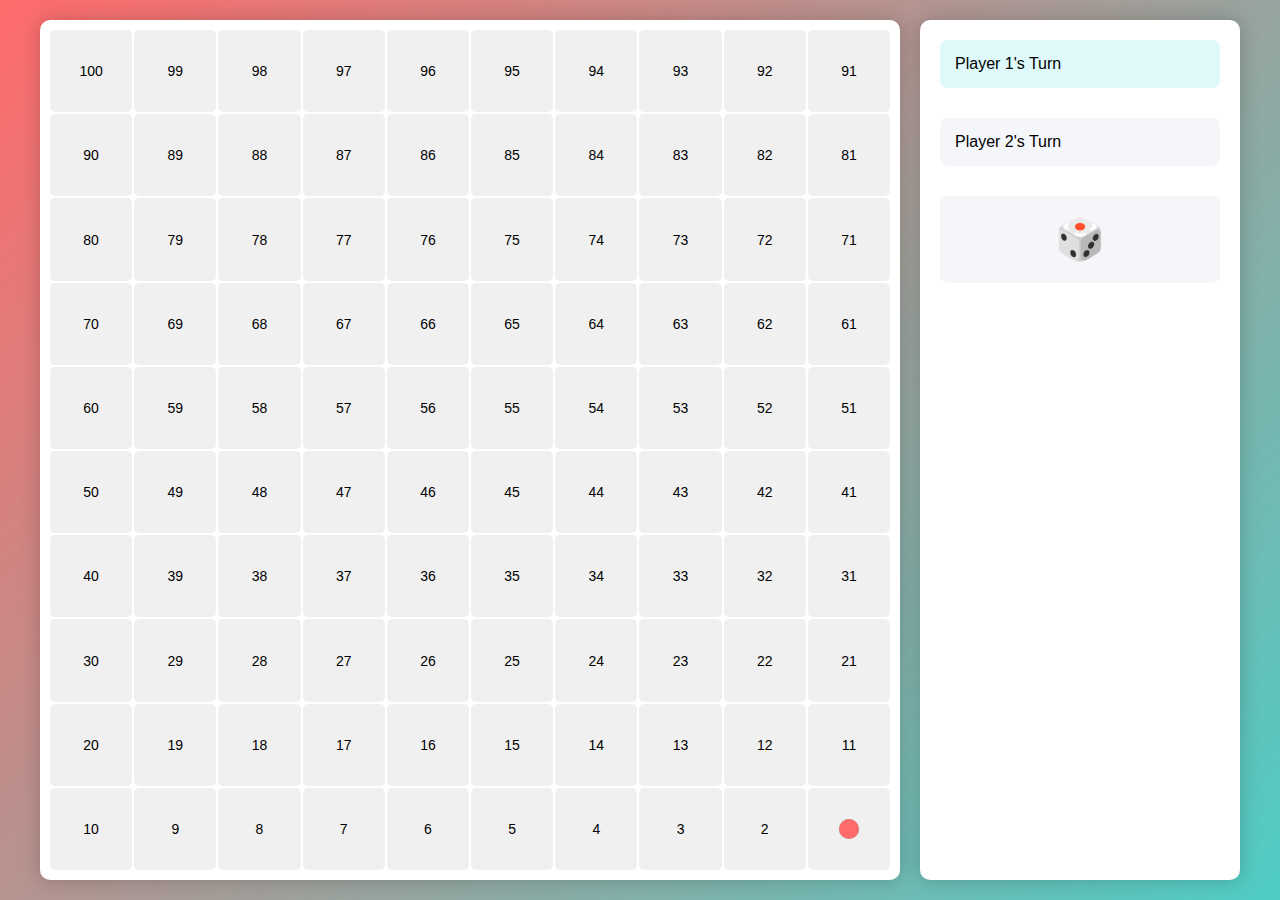
==== games/index.html @ 3898d64f "add games" ====
<!DOCTYPE html>
<html>
<head>
    <title>Truth Game Board</title>
    <style>
        * {
            margin: 0;
            padding: 0;
            box-sizing: border-box;
            font-family: Arial, sans-serif;
        }

        body {
            display: flex;
            min-height: 100vh;
            background: linear-gradient(135deg, #FF6B6B, #4ECDC4);
            padding: 20px;
        }

        .container {
            max-width: 1200px;
            margin: 0 auto;
            display: flex;
            gap: 20px;
            width: 100%;
        }

        .game-board {
            display: grid;
            grid-template-columns: repeat(10, 1fr);
            gap: 2px;
            background: white;
            padding: 10px;
            border-radius: 10px;
            box-shadow: 0 0 20px rgba(0,0,0,0.2);
            aspect-ratio: 1;
        }

        .cell {
            aspect-ratio: 1;
            background: #f0f0f0;
            border-radius: 5px;
            display: flex;
            align-items: center;
            justify-content: center;
            font-size: 14px;
            position: relative;
            transition: background-color 0.3s;
            cursor: pointer;
        }

        .cell:hover {
            background: #e0e0e0;
        }

        .player {
            width: 20px;
            height: 20px;
            border-radius: 50%;
            position: absolute;
            transition: all 0.5s ease;
        }

        .player1 {
            background: #FF6B6B;
            z-index: 2;
        }

        .player2 {
            background: #4ECDC4;
            z-index: 1;
        }

        .controls {
            flex: 1;
            background: white;
            padding: 20px;
            border-radius: 10px;
            box-shadow: 0 0 20px rgba(0,0,0,0.2);
            display: flex;
            flex-direction: column;
            gap: 20px;
        }

        .player-info {
            padding: 15px;
            border-radius: 8px;
            background: #f5f6fa;
            margin-bottom: 10px;
        }

        .current-player {
            background: #dff9fb;
        }

        .dice {
            font-size: 40px;
            text-align: center;
            padding: 20px;
            background: #f5f6fa;
            border-radius: 8px;
            cursor: pointer;
            transition: transform 0.3s;
        }

        .dice:hover {
            transform: scale(1.05);
        }

        .modal {
            display: none;
            position: fixed;
            top: 0;
            left: 0;
            width: 100%;
            height: 100%;
            background: rgba(0,0,0,0.5);
            align-items: center;
            justify-content: center;
            z-index: 1000;
        }

        .modal-content {
            background: white;
            padding: 30px;
            border-radius: 10px;
            max-width: 500px;
            width: 90%;
            text-align: center;
        }

        .question-text {
            font-size: 1.2em;
            margin-bottom: 20px;
            line-height: 1.5;
        }

        .btn {
            padding: 10px 20px;
            border: none;
            border-radius: 5px;
            background: #4ECDC4;
            color: white;
            cursor: pointer;
            transition: transform 0.2s;
            margin: 10px;
        }

        .btn:hover {
            transform: scale(1.05);
        }

        @keyframes shake {
            0% { transform: rotate(0deg); }
            25% { transform: rotate(-10deg); }
            50% { transform: rotate(10deg); }
            75% { transform: rotate(-10deg); }
            100% { transform: rotate(0deg); }
        }

        .shake {
            animation: shake 0.5s ease-in-out;
        }
    </style>
</head>
<body>
    <div class="container">
        <div class="game-board" id="board"></div>
        <div class="controls">
            <div id="player1" class="player-info current-player">
                Player 1's Turn
            </div>
            <div id="player2" class="player-info">
                Player 2's Turn
            </div>
            <div class="dice" id="dice" onclick="rollDice()">🎲</div>
            <div id="message"></div>
        </div>
    </div>

    <div class="modal" id="questionModal">
        <div class="modal-content">
            <h2>Question for Player <span id="currentPlayerNumber"></span></h2>
            <p class="question-text" id="question"></p>
            <button class="btn" onclick="closeQuestion()">I have answered</button>
        </div>
    </div>

    <script>
        const board = document.getElementById('board');
        const questionModal = document.getElementById('questionModal');
        let currentPlayer = 1;
        let positions = { 1: 1, 2: 1 };
        
        // Array of personal questions
        const questions = [
    "Apa ketakutan terbesar kamu?",
    "Apa hal paling memalukan yang pernah terjadi padamu di sekolah?",
    "Apa pujian terbaik yang pernah kamu terima?",
    "Apa penyesalan terbesar dalam hidupmu?",
    "Apa tindakan paling baik yang pernah dilakukan seseorang untukmu?",
    "Apa impian terbesar dalam hidupmu?",
    "Apa pelajaran hidup paling berharga yang pernah kamu pelajari?",
    "Apa kenangan masa kecil favoritmu?",
    "Jika kamu bisa mengubah satu hal tentang dirimu, apa yang akan kamu ubah?",
    "Apa hal paling berani yang pernah kamu lakukan?",
    "Apa pencapaian yang paling kamu banggakan?",
    "Apa nasihat terburuk yang pernah kamu terima?",
    "Apa masalah terbesar yang pernah kamu hadapi?",
    "Apa kebiasaan yang paling mengganggumu?",
    "Apa hal paling berharga yang kamu miliki dan mengapa?",
    "Apa kualitas favoritmu tentang dirimu?",
    "Apa hal yang kamu harap lebih banyak orang ketahui tentang dirimu?",
    "Apa keputusan tersulit yang pernah kamu buat?",
    "Apa rasa tidak aman terbesar yang kamu miliki?",
    "Apa nasihat terbaik yang pernah kamu terima?",
    "Apa hal yang paling kamu takuti?",
    "Apa hal paling lucu yang pernah kamu alami?",
    "Apa hal paling berharga yang pernah kamu pelajari dari kegagalan?",
    "Apa tempat yang paling ingin kamu kunjungi?",
    "Apa yang paling kamu syukuri saat ini?",
    "Siapa yang paling berpengaruh dalam hidupmu?",
    "Apa hobi atau kegiatan favoritmu?",
    "Apa yang membuatmu merasa paling hidup?",
    "Apa film yang paling kamu sukai?",
    "Apa yang paling membuatmu merasa bangga tentang keluargamu?",
    "Apa hal paling gila yang pernah kamu lakukan demi cinta?",
    "Apa yang akan kamu lakukan jika tidak perlu bekerja lagi?",
    "Apa yang kamu anggap sebagai keberhasilan dalam hidup?",
    "Apa yang paling kamu takuti dalam hubungan pribadi?",
    "Apa tujuan hidup terbesar yang ingin kamu capai?",
    "Apa kenangan paling menyentuh yang kamu miliki?",
    "Apa impian yang belum tercapai sampai sekarang?",
    "Apa yang paling kamu hargai dalam persahabatan?",
    "Apa yang akan kamu lakukan jika tahu bahwa kamu tidak bisa gagal?",
    "Apa pendapatmu tentang cinta sejati?",
    "Apa yang kamu anggap sebagai kegagalan terbesar dalam hidup?",
    "Apa pencapaian yang ingin kamu raih dalam 5 tahun ke depan?",
    "Apa sifat yang paling kamu hargai dalam diri orang lain?",
    "Apa kebiasaan buruk yang ingin kamu hilangkan?",
    "Apa yang membuatmu merasa paling nyaman?",
    "Apa hal terbaik yang pernah kamu lakukan untuk orang lain?",
    "Apa yang kamu anggap sebagai kebahagiaan sejati?",
    "Apa yang akan kamu lakukan jika mendapatkan satu hari tanpa batasan?",
    "Apa yang kamu sukai tentang tempat tinggalmu?",
    "Apa hal yang paling ingin kamu pelajari?",
    "Apa yang paling kamu harapkan dari hidupmu?",
    "Apa yang akan kamu lakukan jika kamu bisa kembali ke masa lalu?",
    "Apa yang paling menantang tentang pekerjaanmu?",
    "Apa yang paling kamu nikmati dalam rutinitas harianmu?",
    "Apa yang kamu anggap sebagai kekuatan terbesar dirimu?",
    "Apa yang paling kamu hargai tentang waktu?",
    "Apa yang menurutmu penting dalam menjaga hubungan baik dengan orang lain?",
    "Apa hal yang paling kamu sesali dalam hidup?",
    "Apa yang akan kamu lakukan jika semua orang mendengarkanmu?",
    "Apa yang kamu harap bisa kamu lakukan lebih banyak?",
    "Apa hal yang paling kamu takuti tentang masa depan?",
    "Apa yang ingin kamu capai dalam hidup sebelum menua?",
    "Apa yang menurutmu merupakan definisi dari kesuksesan?",
    "Apa hal yang paling berharga yang kamu pelajari dari orang tua?",
    "Apa yang paling penting dalam menjaga kebahagiaan?",
    "Apa yang paling sulit untuk kamu lakukan?",
    "Apa hal yang ingin kamu ubah tentang dunia ini?",
    "Apa yang paling membuatmu terinspirasi?",
    "Apa yang kamu sukai tentang dirimu?",
    "Apa yang paling kamu nikmati saat liburan?",
    "Apa hal yang menurutmu paling penting dalam hidup?",
    "Apa yang akan kamu lakukan jika kamu punya kesempatan untuk memulai semuanya dari awal?",
    "Apa yang membuatmu merasa diterima?",
    "Apa yang paling kamu inginkan di masa depan?",
    "Apa yang menurutmu bisa membuat dunia ini menjadi tempat yang lebih baik?",
    "Apa yang akan kamu lakukan jika kamu bisa berbicara dengan versi masa depan dirimu?",
    "Apa yang paling penting dalam membangun kepercayaan?",
    "Apa yang kamu anggap sebagai tantangan terbesar dalam hidup?",
    "Apa yang akan kamu lakukan jika semua orang menghargai pendapatmu?",
    "Apa yang menurutmu adalah kualitas terbaik dalam diri seseorang?",
    "Apa yang paling kamu hargai dalam hidup ini?",
    "Apa yang paling membuatmu bangga tentang dirimu?",
    "Apa yang akan kamu lakukan jika kamu bisa mengubah satu keputusan dalam hidupmu?",
    "Apa yang menurutmu membuatmu berbeda dari orang lain?",
    "Apa yang paling kamu sesali tidak pernah kamu coba?",
    "Apa yang paling kamu ingin lakukan jika kamu tidak takut gagal?",
    "Apa yang menurutmu menjadi faktor penentu kesuksesan?",
    "Apa hal yang paling ingin kamu ubah di dunia ini?",
    "Apa yang akan kamu lakukan jika bisa menjalani kehidupan yang berbeda?",
    "Apa yang menurutmu bisa membuat hubungan lebih kuat?",
    "Apa yang akan kamu lakukan jika tidak ada batasan dalam hidupmu?",
    "Apa hal yang paling membuatmu bersemangat setiap hari?",
    "Apa yang paling kamu inginkan dalam hidup?",
    "Apa yang paling kamu hargai tentang teman-temanmu?",
    "Apa yang menurutmu bisa membuat seseorang sukses?",
    "Apa yang menurutmu penting dalam menjalani kehidupan yang bermakna?",
    "Apa yang menurutmu bisa meningkatkan kualitas hidupmu?",
    "Apa yang menurutmu membuat seseorang berharga?",
    "Apa yang paling membuatmu merasa dihargai?",
    "Apa yang paling kamu harapkan dari dirimu sendiri?",
    "Apa yang paling kamu khawatirkan tentang dunia ini?",
    "Apa yang ingin kamu capai dalam hidup selain kesuksesan materi?",
    "Apa yang paling membuatmu bahagia?",
    "Apa yang menurutmu bisa membuat hidupmu lebih bermakna?"
];

        // Create board
        for (let i = 100; i >= 1; i--) {
            const cell = document.createElement('div');
            cell.className = 'cell';
            cell.textContent = i;
            board.appendChild(cell);
        }

        // Create players
        const player1 = document.createElement('div');
        player1.className = 'player player1';
        const player2 = document.createElement('div');
        player2.className = 'player player2';
        updatePlayerPositions();

        function updatePlayerPositions() {
            const cells = document.querySelectorAll('.cell');
            cells[100 - positions[1]].appendChild(player1);
            cells[100 - positions[2]].appendChild(player2);
        }

        function rollDice() {
            const dice = document.getElementById('dice');
            dice.classList.add('shake');
            
            setTimeout(() => {
                const roll = Math.floor(Math.random() * 6) + 1;
                dice.textContent = `🎲 ${roll}`;
                movePlayer(roll);
                dice.classList.remove('shake');
            }, 500);
        }

        function movePlayer(spaces) {
            const newPosition = Math.min(positions[currentPlayer] + spaces, 100);
            positions[currentPlayer] = newPosition;
            updatePlayerPositions();
            
            // Show question for the current position
            showQuestion(newPosition);
        }

        function showQuestion(position) {
            // Get a random question (or you could map specific questions to positions)
            const questionIndex = (position - 1) % questions.length;
            const question = questions[questionIndex];
            
            document.getElementById('currentPlayerNumber').textContent = currentPlayer;
            document.getElementById('question').textContent = question;
            questionModal.style.display = 'flex';
        }

        function closeQuestion() {
            questionModal.style.display = 'none';
            
            // Switch players
            currentPlayer = currentPlayer === 1 ? 2 : 1;
            document.getElementById('player1').classList.toggle('current-player');
            document.getElementById('player2').classList.toggle('current-player');
            
            // Check for winner
            if (positions[currentPlayer === 1 ? 2 : 1] === 100) {
                showMessage(`Game Over! 🎉`);
                setTimeout(() => {
                    if(confirm('Play again?')) {
                        location.reload();
                    }
                }, 1000);
            }
        }

        function showMessage(msg) {
            const messageDiv = document.getElementById('message');
            messageDiv.textContent = msg;
            setTimeout(() => messageDiv.textContent = '', 3000);
        }
    </script>
</body>
</html>
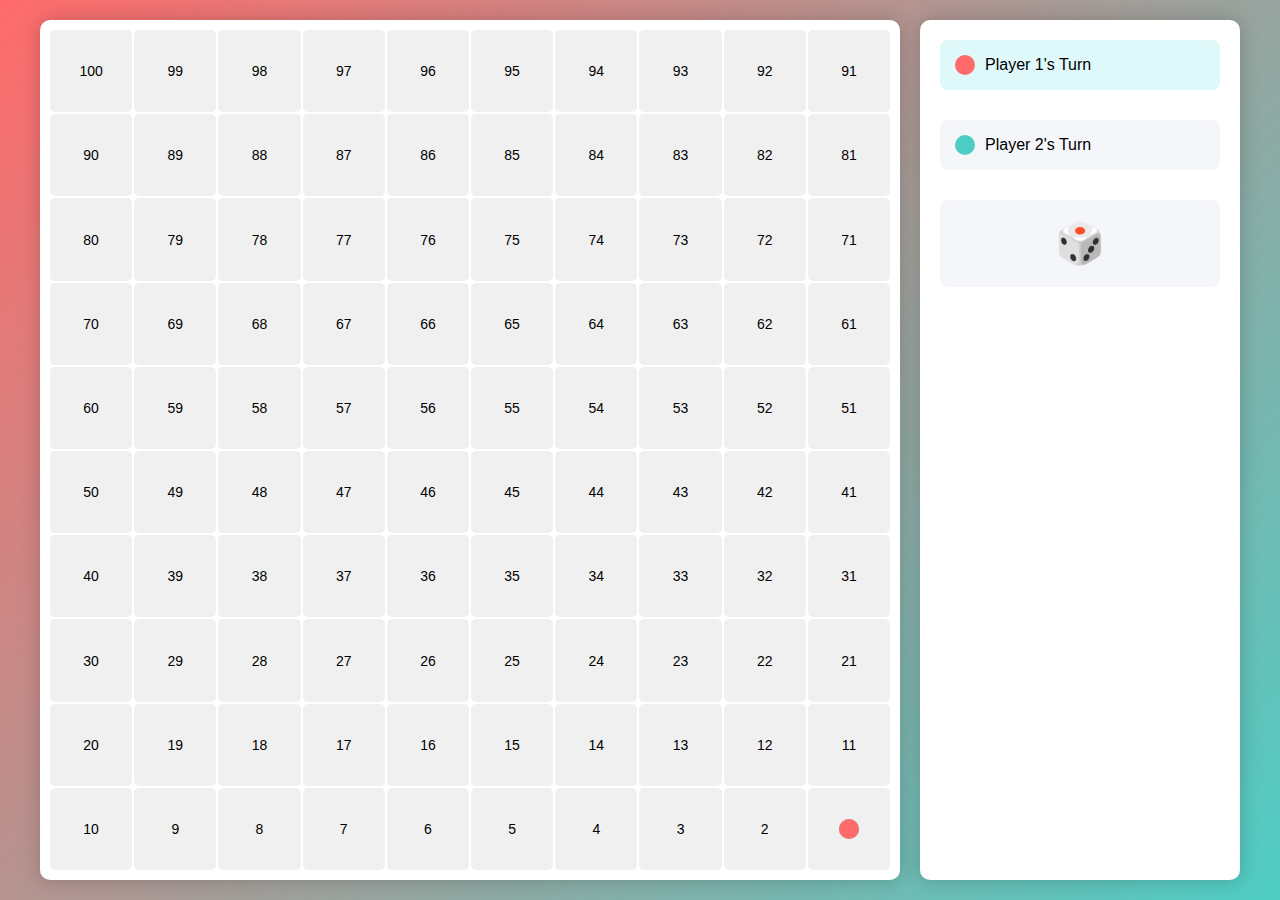
==== commit 5d2a5884: "add player colors" ====
--- a/games/index.html
+++ b/games/index.html
@@ -87,6 +87,23 @@
             border-radius: 8px;
             background: #f5f6fa;
             margin-bottom: 10px;
+            display: flex;
+            align-items: center;
+            gap: 10px;
+        }
+
+        .player-color {
+            width: 20px;
+            height: 20px;
+            border-radius: 50%;
+        }
+
+        .player1-color {
+            background: #FF6B6B;
+        }
+
+        .player2-color {
+            background: #4ECDC4;
         }
 
         .current-player {
@@ -168,9 +185,11 @@
         <div class="game-board" id="board"></div>
         <div class="controls">
             <div id="player1" class="player-info current-player">
+                <div class="player-color player1-color"></div>
                 Player 1's Turn
             </div>
             <div id="player2" class="player-info">
+                <div class="player-color player2-color"></div>
                 Player 2's Turn
             </div>
             <div class="dice" id="dice" onclick="rollDice()">🎲</div>
@@ -194,111 +213,111 @@
         
         // Array of personal questions
         const questions = [
-    "Apa ketakutan terbesar kamu?",
-    "Apa hal paling memalukan yang pernah terjadi padamu di sekolah?",
-    "Apa pujian terbaik yang pernah kamu terima?",
-    "Apa penyesalan terbesar dalam hidupmu?",
-    "Apa tindakan paling baik yang pernah dilakukan seseorang untukmu?",
-    "Apa impian terbesar dalam hidupmu?",
-    "Apa pelajaran hidup paling berharga yang pernah kamu pelajari?",
-    "Apa kenangan masa kecil favoritmu?",
-    "Jika kamu bisa mengubah satu hal tentang dirimu, apa yang akan kamu ubah?",
-    "Apa hal paling berani yang pernah kamu lakukan?",
-    "Apa pencapaian yang paling kamu banggakan?",
-    "Apa nasihat terburuk yang pernah kamu terima?",
-    "Apa masalah terbesar yang pernah kamu hadapi?",
-    "Apa kebiasaan yang paling mengganggumu?",
-    "Apa hal paling berharga yang kamu miliki dan mengapa?",
-    "Apa kualitas favoritmu tentang dirimu?",
-    "Apa hal yang kamu harap lebih banyak orang ketahui tentang dirimu?",
-    "Apa keputusan tersulit yang pernah kamu buat?",
-    "Apa rasa tidak aman terbesar yang kamu miliki?",
-    "Apa nasihat terbaik yang pernah kamu terima?",
-    "Apa hal yang paling kamu takuti?",
-    "Apa hal paling lucu yang pernah kamu alami?",
-    "Apa hal paling berharga yang pernah kamu pelajari dari kegagalan?",
-    "Apa tempat yang paling ingin kamu kunjungi?",
-    "Apa yang paling kamu syukuri saat ini?",
-    "Siapa yang paling berpengaruh dalam hidupmu?",
-    "Apa hobi atau kegiatan favoritmu?",
-    "Apa yang membuatmu merasa paling hidup?",
-    "Apa film yang paling kamu sukai?",
-    "Apa yang paling membuatmu merasa bangga tentang keluargamu?",
-    "Apa hal paling gila yang pernah kamu lakukan demi cinta?",
-    "Apa yang akan kamu lakukan jika tidak perlu bekerja lagi?",
-    "Apa yang kamu anggap sebagai keberhasilan dalam hidup?",
-    "Apa yang paling kamu takuti dalam hubungan pribadi?",
-    "Apa tujuan hidup terbesar yang ingin kamu capai?",
-    "Apa kenangan paling menyentuh yang kamu miliki?",
-    "Apa impian yang belum tercapai sampai sekarang?",
-    "Apa yang paling kamu hargai dalam persahabatan?",
-    "Apa yang akan kamu lakukan jika tahu bahwa kamu tidak bisa gagal?",
-    "Apa pendapatmu tentang cinta sejati?",
-    "Apa yang kamu anggap sebagai kegagalan terbesar dalam hidup?",
-    "Apa pencapaian yang ingin kamu raih dalam 5 tahun ke depan?",
-    "Apa sifat yang paling kamu hargai dalam diri orang lain?",
-    "Apa kebiasaan buruk yang ingin kamu hilangkan?",
-    "Apa yang membuatmu merasa paling nyaman?",
-    "Apa hal terbaik yang pernah kamu lakukan untuk orang lain?",
-    "Apa yang kamu anggap sebagai kebahagiaan sejati?",
-    "Apa yang akan kamu lakukan jika mendapatkan satu hari tanpa batasan?",
-    "Apa yang kamu sukai tentang tempat tinggalmu?",
-    "Apa hal yang paling ingin kamu pelajari?",
-    "Apa yang paling kamu harapkan dari hidupmu?",
-    "Apa yang akan kamu lakukan jika kamu bisa kembali ke masa lalu?",
-    "Apa yang paling menantang tentang pekerjaanmu?",
-    "Apa yang paling kamu nikmati dalam rutinitas harianmu?",
-    "Apa yang kamu anggap sebagai kekuatan terbesar dirimu?",
-    "Apa yang paling kamu hargai tentang waktu?",
-    "Apa yang menurutmu penting dalam menjaga hubungan baik dengan orang lain?",
-    "Apa hal yang paling kamu sesali dalam hidup?",
-    "Apa yang akan kamu lakukan jika semua orang mendengarkanmu?",
-    "Apa yang kamu harap bisa kamu lakukan lebih banyak?",
-    "Apa hal yang paling kamu takuti tentang masa depan?",
-    "Apa yang ingin kamu capai dalam hidup sebelum menua?",
-    "Apa yang menurutmu merupakan definisi dari kesuksesan?",
-    "Apa hal yang paling berharga yang kamu pelajari dari orang tua?",
-    "Apa yang paling penting dalam menjaga kebahagiaan?",
-    "Apa yang paling sulit untuk kamu lakukan?",
-    "Apa hal yang ingin kamu ubah tentang dunia ini?",
-    "Apa yang paling membuatmu terinspirasi?",
-    "Apa yang kamu sukai tentang dirimu?",
-    "Apa yang paling kamu nikmati saat liburan?",
-    "Apa hal yang menurutmu paling penting dalam hidup?",
-    "Apa yang akan kamu lakukan jika kamu punya kesempatan untuk memulai semuanya dari awal?",
-    "Apa yang membuatmu merasa diterima?",
-    "Apa yang paling kamu inginkan di masa depan?",
-    "Apa yang menurutmu bisa membuat dunia ini menjadi tempat yang lebih baik?",
-    "Apa yang akan kamu lakukan jika kamu bisa berbicara dengan versi masa depan dirimu?",
-    "Apa yang paling penting dalam membangun kepercayaan?",
-    "Apa yang kamu anggap sebagai tantangan terbesar dalam hidup?",
-    "Apa yang akan kamu lakukan jika semua orang menghargai pendapatmu?",
-    "Apa yang menurutmu adalah kualitas terbaik dalam diri seseorang?",
-    "Apa yang paling kamu hargai dalam hidup ini?",
-    "Apa yang paling membuatmu bangga tentang dirimu?",
-    "Apa yang akan kamu lakukan jika kamu bisa mengubah satu keputusan dalam hidupmu?",
-    "Apa yang menurutmu membuatmu berbeda dari orang lain?",
-    "Apa yang paling kamu sesali tidak pernah kamu coba?",
-    "Apa yang paling kamu ingin lakukan jika kamu tidak takut gagal?",
-    "Apa yang menurutmu menjadi faktor penentu kesuksesan?",
-    "Apa hal yang paling ingin kamu ubah di dunia ini?",
-    "Apa yang akan kamu lakukan jika bisa menjalani kehidupan yang berbeda?",
-    "Apa yang menurutmu bisa membuat hubungan lebih kuat?",
-    "Apa yang akan kamu lakukan jika tidak ada batasan dalam hidupmu?",
-    "Apa hal yang paling membuatmu bersemangat setiap hari?",
-    "Apa yang paling kamu inginkan dalam hidup?",
-    "Apa yang paling kamu hargai tentang teman-temanmu?",
-    "Apa yang menurutmu bisa membuat seseorang sukses?",
-    "Apa yang menurutmu penting dalam menjalani kehidupan yang bermakna?",
-    "Apa yang menurutmu bisa meningkatkan kualitas hidupmu?",
-    "Apa yang menurutmu membuat seseorang berharga?",
-    "Apa yang paling membuatmu merasa dihargai?",
-    "Apa yang paling kamu harapkan dari dirimu sendiri?",
-    "Apa yang paling kamu khawatirkan tentang dunia ini?",
-    "Apa yang ingin kamu capai dalam hidup selain kesuksesan materi?",
-    "Apa yang paling membuatmu bahagia?",
-    "Apa yang menurutmu bisa membuat hidupmu lebih bermakna?"
-];
+            "Apa ketakutan terbesar kamu?",
+            "Apa hal paling memalukan yang pernah terjadi padamu di sekolah?",
+            "Apa pujian terbaik yang pernah kamu terima?",
+            "Apa penyesalan terbesar dalam hidupmu?",
+            "Apa tindakan paling baik yang pernah dilakukan seseorang untukmu?",
+            "Apa impian terbesar dalam hidupmu?",
+            "Apa pelajaran hidup paling berharga yang pernah kamu pelajari?",
+            "Apa kenangan masa kecil favoritmu?",
+            "Jika kamu bisa mengubah satu hal tentang dirimu, apa yang akan kamu ubah?",
+            "Apa hal paling berani yang pernah kamu lakukan?",
+            "Apa pencapaian yang paling kamu banggakan?",
+            "Apa nasihat terburuk yang pernah kamu terima?",
+            "Apa masalah terbesar yang pernah kamu hadapi?",
+            "Apa kebiasaan yang paling mengganggumu?",
+            "Apa hal paling berharga yang kamu miliki dan mengapa?",
+            "Apa kualitas favoritmu tentang dirimu?",
+            "Apa hal yang kamu harap lebih banyak orang ketahui tentang dirimu?",
+            "Apa keputusan tersulit yang pernah kamu buat?",
+            "Apa rasa tidak aman terbesar yang kamu miliki?",
+            "Apa nasihat terbaik yang pernah kamu terima?",
+            "Apa hal yang paling kamu takuti?",
+            "Apa hal paling lucu yang pernah kamu alami?",
+            "Apa hal paling berharga yang pernah kamu pelajari dari kegagalan?",
+            "Apa tempat yang paling ingin kamu kunjungi?",
+            "Apa yang paling kamu syukuri saat ini?",
+            "Siapa yang paling berpengaruh dalam hidupmu?",
+            "Apa hobi atau kegiatan favoritmu?",
+            "Apa yang membuatmu merasa paling hidup?",
+            "Apa film yang paling kamu sukai?",
+            "Apa yang paling membuatmu merasa bangga tentang keluargamu?",
+            "Apa hal paling gila yang pernah kamu lakukan demi cinta?",
+            "Apa yang akan kamu lakukan jika tidak perlu bekerja lagi?",
+            "Apa yang kamu anggap sebagai keberhasilan dalam hidup?",
+            "Apa yang paling kamu takuti dalam hubungan pribadi?",
+            "Apa tujuan hidup terbesar yang ingin kamu capai?",
+            "Apa kenangan paling menyentuh yang kamu miliki?",
+            "Apa impian yang belum tercapai sampai sekarang?",
+            "Apa yang paling kamu hargai dalam persahabatan?",
+            "Apa yang akan kamu lakukan jika tahu bahwa kamu tidak bisa gagal?",
+            "Apa pendapatmu tentang cinta sejati?",
+            "Apa yang kamu anggap sebagai kegagalan terbesar dalam hidup?",
+            "Apa pencapaian yang ingin kamu raih dalam 5 tahun ke depan?",
+            "Apa sifat yang paling kamu hargai dalam diri orang lain?",
+            "Apa kebiasaan buruk yang ingin kamu hilangkan?",
+            "Apa yang membuatmu merasa paling nyaman?",
+            "Apa hal terbaik yang pernah kamu lakukan untuk orang lain?",
+            "Apa yang kamu anggap sebagai kebahagiaan sejati?",
+            "Apa yang akan kamu lakukan jika mendapatkan satu hari tanpa batasan?",
+            "Apa yang kamu sukai tentang tempat tinggalmu?",
+            "Apa hal yang paling ingin kamu pelajari?",
+            "Apa yang paling kamu harapkan dari hidupmu?",
+            "Apa yang akan kamu lakukan jika kamu bisa kembali ke masa lalu?",
+            "Apa yang paling menantang tentang pekerjaanmu?",
+            "Apa yang paling kamu nikmati dalam rutinitas harianmu?",
+            "Apa yang kamu anggap sebagai kekuatan terbesar dirimu?",
+            "Apa yang paling kamu hargai tentang waktu?",
+            "Apa yang menurutmu penting dalam menjaga hubungan baik dengan orang lain?",
+            "Apa hal yang paling kamu sesali dalam hidup?",
+            "Apa yang akan kamu lakukan jika semua orang mendengarkanmu?",
+            "Apa yang kamu harap bisa kamu lakukan lebih banyak?",
+            "Apa hal yang paling kamu takuti tentang masa depan?",
+            "Apa yang ingin kamu capai dalam hidup sebelum menua?",
+            "Apa yang menurutmu merupakan definisi dari kesuksesan?",
+            "Apa hal yang paling berharga yang kamu pelajari dari orang tua?",
+            "Apa yang paling penting dalam menjaga kebahagiaan?",
+            "Apa yang paling sulit untuk kamu lakukan?",
+            "Apa hal yang ingin kamu ubah tentang dunia ini?",
+            "Apa yang paling membuatmu terinspirasi?",
+            "Apa yang kamu sukai tentang dirimu?",
+            "Apa yang paling kamu nikmati saat liburan?",
+            "Apa hal yang menurutmu paling penting dalam hidup?",
+            "Apa yang akan kamu lakukan jika kamu punya kesempatan untuk memulai semuanya dari awal?",
+            "Apa yang membuatmu merasa diterima?",
+            "Apa yang paling kamu inginkan di masa depan?",
+            "Apa yang menurutmu bisa membuat dunia ini menjadi tempat yang lebih baik?",
+            "Apa yang akan kamu lakukan jika kamu bisa berbicara dengan versi masa depan dirimu?",
+            "Apa yang paling penting dalam membangun kepercayaan?",
+            "Apa yang kamu anggap sebagai tantangan terbesar dalam hidup?",
+            "Apa yang akan kamu lakukan jika semua orang menghargai pendapatmu?",
+            "Apa yang menurutmu adalah kualitas terbaik dalam diri seseorang?",
+            "Apa yang paling kamu hargai dalam hidup ini?",
+            "Apa yang paling membuatmu bangga tentang dirimu?",
+            "Apa yang akan kamu lakukan jika kamu bisa mengubah satu keputusan dalam hidupmu?",
+            "Apa yang menurutmu membuatmu berbeda dari orang lain?",
+            "Apa yang paling kamu sesali tidak pernah kamu coba?",
+            "Apa yang paling kamu ingin lakukan jika kamu tidak takut gagal?",
+            "Apa yang menurutmu menjadi faktor penentu kesuksesan?",
+            "Apa hal yang paling ingin kamu ubah di dunia ini?",
+            "Apa yang akan kamu lakukan jika bisa menjalani kehidupan yang berbeda?",
+            "Apa yang menurutmu bisa membuat hubungan lebih kuat?",
+            "Apa yang akan kamu lakukan jika tidak ada batasan dalam hidupmu?",
+            "Apa hal yang paling membuatmu bersemangat setiap hari?",
+            "Apa yang paling kamu inginkan dalam hidup?",
+            "Apa yang paling kamu hargai tentang teman-temanmu?",
+            "Apa yang menurutmu bisa membuat seseorang sukses?",
+            "Apa yang menurutmu penting dalam menjalani kehidupan yang bermakna?",
+            "Apa yang menurutmu bisa meningkatkan kualitas hidupmu?",
+            "Apa yang menurutmu membuat seseorang berharga?",
+            "Apa yang paling membuatmu merasa dihargai?",
+            "Apa yang paling kamu harapkan dari dirimu sendiri?",
+            "Apa yang paling kamu khawatirkan tentang dunia ini?",
+            "Apa yang ingin kamu capai dalam hidup selain kesuksesan materi?",
+            "Apa yang paling membuatmu bahagia?",
+            "Apa yang menurutmu bisa membuat hidupmu lebih bermakna?"
+        ];
 
         // Create board
         for (let i = 100; i >= 1; i--) {
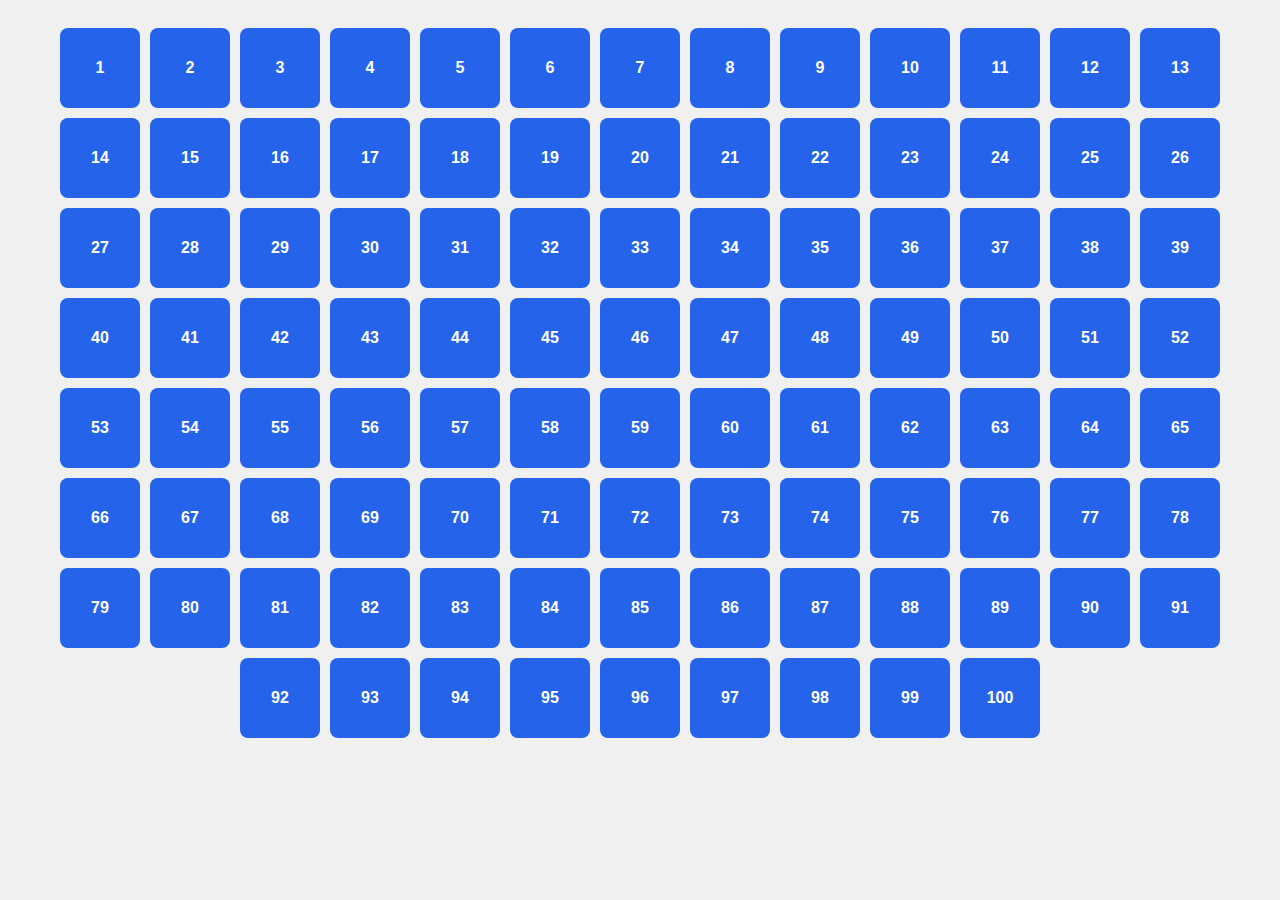
==== commit 616184cf: "change games to 100 question games" ====
--- a/games/index.html
+++ b/games/index.html
@@ -1,400 +1,234 @@
 <!DOCTYPE html>
 <html>
-<head>
-    <title>Truth Game Board</title>
+  <head>
+    <title>100 Pertanyaan</title>
     <style>
-        * {
-            margin: 0;
-            padding: 0;
-            box-sizing: border-box;
-            font-family: Arial, sans-serif;
+      body {
+        display: flex;
+        flex-wrap: wrap;
+        justify-content: center;
+        gap: 10px;
+        padding: 20px;
+        background: #f0f0f0;
+        font-family: Arial, sans-serif;
+      }
+
+      .box {
+        width: 80px;
+        height: 80px;
+        background: #2563eb;
+        border-radius: 8px;
+        display: flex;
+        align-items: center;
+        justify-content: center;
+        color: white;
+        font-weight: bold;
+        cursor: pointer;
+        transition: all 0.3s ease;
+      }
+
+      .box.opened {
+        background: #9ca3af;
+        cursor: not-allowed;
+      }
+
+      .modal {
+        display: none;
+        position: fixed;
+        top: 0;
+        left: 0;
+        width: 100%;
+        height: 100%;
+        background: rgba(0, 0, 0, 0.5);
+        align-items: center;
+        justify-content: center;
+      }
+
+      .modal-content {
+        background: white;
+        padding: 20px;
+        border-radius: 8px;
+        max-width: 80%;
+        position: relative;
+      }
+
+      .close {
+        position: absolute;
+        right: 10px;
+        top: 10px;
+        cursor: pointer;
+        font-size: 24px;
+      }
+
+      @media (max-width: 600px) {
+        .box {
+          width: 60px;
+          height: 60px;
+          font-size: 14px;
         }
-
-        body {
-            display: flex;
-            min-height: 100vh;
-            background: linear-gradient(135deg, #FF6B6B, #4ECDC4);
-            padding: 20px;
+      }
+    </style>
+  </head>
+  <body>
+    <div id="modal" class="modal">
+      <div class="modal-content">
+        <span class="close">&times;</span>
+        <p id="question"></p>
+      </div>
+    </div>
+
+    <script>
+      // Array pertanyaan
+      const questions = [
+        "Pernahkah kamu melakukan one-night stand?",
+        "Apa fantasi seksual terliar yang pernah kamu miliki?",
+        "Pernahkah kamu melakukan threesome?",
+        "Apa pengalaman seksual paling memalukan yang pernah kamu alami?",
+        "Pernahkah kamu berhubungan seks di tempat umum?",
+        "Berapa usia kamu saat kehilangan keperawanan/keperjakaan?",
+        "Di mana tempat paling menantang yang pernah kamu lakukan hubungan seks?",
+        "Apakah kamu menikmati dirty talk?",
+        "Pernahkah kamu merekam diri sendiri saat berhubungan seks?",
+        "Apa jenis film dewasa favoritmu?",
+        "Pernahkah kamu menggunakan mainan seks?",
+        "Berapa kali orgasme terbanyak yang pernah kamu alami dalam satu hari?",
+        "Pernahkah kamu berpura-pura orgasme?",
+        "Apa posisi seks favoritmu?",
+        "Apakah kamu lebih suka dominan atau submissive?",
+        "Pernahkah kamu berhubungan seks dengan seseorang yang jauh lebih tua atau lebih muda darimu?",
+        "Pernahkah kamu bermimpi seksual tentang seseorang yang seharusnya tidak kamu pikirkan?",
+        "Berapa lama waktu terlama yang pernah kamu lalui tanpa berhubungan seks?",
+        "Pernahkah kamu ketahuan saat sedang berhubungan seks?",
+        "Pernahkah kamu naksir guru atau atasanmu?",
+        "Apa bagian tubuh pasanganmu yang paling kamu sukai?",
+        "Pernahkah kamu pergi ke klub striptease?",
+        "Apa pendapatmu tentang role-playing dalam hubungan seksual?",
+        "Berapa banyak orang yang pernah kamu ajak berhubungan seks dalam satu minggu?",
+        "Pernahkah kamu mengikuti pesta seks?",
+        "Apakah kamu anggota mile-high club? (berhubungan seks di pesawat)",
+        "Pernahkah kamu berhubungan seks di kolam renang atau jacuzzi?",
+        "Pernahkah kamu diborgol atau diikat saat berhubungan seks?",
+        "Apa jenis foreplay favoritmu?",
+        "Pernahkah kamu berhubungan seks dengan pasangan temanmu?",
+        "Pernahkah kamu memberikan atau menerima lap dance?",
+        "Apa pikiran terkotor yang pernah kamu miliki tentang orang asing?",
+        "Pernahkah kamu mengirim foto telanjang diri sendiri?",
+        "Pernahkah kamu selingkuh dari pasanganmu?",
+        "Apakah kamu lebih suka seks santai atau hubungan serius?",
+        "Apa pesan teks paling nakal yang pernah kamu kirim atau terima?",
+        "Pernahkah kamu berhubungan seks dengan lebih dari satu orang dalam sehari?",
+        "Apa hal paling berani secara seksual yang pernah kamu lakukan?",
+        "Pernahkah kamu mencoba anal seks?",
+        "Apa pendapatmu tentang hubungan terbuka?",
+        "Pernahkah kamu menjadi bagian dari sebuah orgy?",
+        "Apa yang paling bisa membuatmu terangsang?",
+        "Apa penyesalan terbesar dalam hal seksual yang pernah kamu miliki?",
+        "Pernahkah kamu masturbasi di tempat umum?",
+        "Pernahkah kamu melakukan sexting?",
+        "Apa hal paling aneh yang bisa membuatmu terangsang?",
+        "Pernahkah kamu melakukan role-play saat berhubungan seks?",
+        "Apa hal paling kinky yang pernah kamu lakukan?",
+        "Pernahkah kamu mengalami pengalaman seksual yang kamu sesali?",
+        "Di mana titik favoritmu untuk dicium?",
+        "Pernahkah kamu naksir rekan kerja?",
+        "Di mana tempat paling tidak biasa yang pernah kamu masturbasi?",
+        "Apakah kamu lebih suka memberi atau menerima oral seks?",
+        "Pernahkah kamu menggunakan makanan dalam foreplay?",
+        "Apa mimpi seksual paling menggairahkan yang pernah kamu alami?",
+        "Pernahkah kamu pergi ke pesta swinger?",
+        "Pernahkah kamu berhubungan seks di dalam mobil?",
+        "Apakah kamu menikmati penggunaan pelumas?",
+        "Pernahkah kamu berlangganan penyedia konten dewasa?",
+        "Siapa pasangan seksual terbaikmu, dan mengapa?",
+        "Pernahkah kamu mencoba BDSM?",
+        "Berapa ronde terbanyak yang pernah kamu lakukan dalam satu malam?",
+        "Pernahkah kamu terangsang oleh seseorang yang tidak terduga?",
+        "Apakah kamu suka melihat pasanganmu memuaskan diri sendiri?",
+        "Pernahkah kamu naksir selebriti?",
+        "Pernahkah kamu menonton film dewasa bersama pasanganmu?",
+        "Pernahkah kamu mempertimbangkan untuk menyewa pekerja seks?",
+        "Apa ketakutan terbesarmu dalam hal seksual?",
+        "Pernahkah kamu berhubungan seks saat mabuk?",
+        "Apa posisi paling canggung yang pernah kamu coba?",
+        "Pernahkah kamu ketahuan sedang masturbasi?",
+        "Jenis lingerie apa yang menurutmu paling menarik?",
+        "Pernahkah kamu memiliki naksir terlarang?",
+        "Apakah kamu lebih suka seks yang berisik atau yang tenang?",
+        "Pernahkah kamu bereksperimen dengan hubungan sesama jenis?",
+        "Apa fantasi paling nakal yang pernah kamu bayangkan?",
+        "Pernahkah kamu naksir saudara dari temanmu?",
+        "Pernahkah kamu berhubungan seks di tempat kerja?",
+        "Pernahkah kamu mencoba bondage?",
+        "Apa pijatan paling sensual yang pernah kamu alami?",
+        "Pernahkah kamu menjilat makanan dari tubuh seseorang?",
+        "Pernahkah kamu melakukan phone sex?",
+        "Apa jenis dirty talk favoritmu?",
+        "Pernahkah kamu berfantasi tentang tetanggamu?",
+        "Pernahkah kamu mengenakan kostum saat berhubungan seks?",
+        "Pada usia berapa kamu mulai bereksperimen secara seksual?",
+        "Pernahkah kamu berhubungan seks di lebih dari satu tempat dalam sehari?",
+        "Berapa lama waktu terlama yang pernah kamu lalui tanpa masturbasi?",
+        "Pernahkah kamu ditutup matanya saat berhubungan seks?",
+        "Apakah kamu lebih suka seks spontan atau yang terencana?",
+        "Apa film dewasa favoritmu?",
+        "Pernahkah kamu bermain strip poker?",
+        "Pernahkah kamu berhubungan seks dengan seseorang yang di luar tipe biasanya?",
+        "Apa tempat paling berisiko yang pernah kamu gunakan untuk berhubungan seks?",
+        "Pernahkah kamu pergi ke pantai telanjang?",
+        "Apakah kamu lebih suka menonton film dewasa amatir atau profesional?",
+        "Pernahkah kamu menjalani hubungan friends-with-benefits?",
+        "Pernahkah kamu mengalami pengalaman seksual yang dimulai dari tantangan?",
+        "Apa objek paling random yang pernah kamu gunakan sebagai mainan seks?",
+        "Jenis musik apa yang bisa membuatmu terangsang?",
+      ];
+
+      // Generate 100 box
+      for (let i = 1; i <= 100; i++) {
+        const box = document.createElement("div");
+        box.className = "box";
+        box.textContent = i;
+        box.setAttribute("data-number", i);
+        document.body.appendChild(box);
+      }
+
+      // Simpan status box yang sudah dibuka
+      const openedBoxes = new Set();
+
+      // Modal elements
+      const modal = document.getElementById("modal");
+      const questionText = document.getElementById("question");
+      const closeBtn = document.querySelector(".close");
+
+      // Event listener untuk box
+      document.querySelectorAll(".box").forEach((box) => {
+        box.addEventListener("click", function () {
+          const boxNumber = parseInt(this.getAttribute("data-number"));
+
+          // Cek apakah box sudah pernah dibuka
+          if (!openedBoxes.has(boxNumber)) {
+            // Tampilkan pertanyaan di modal
+            questionText.textContent =
+              questions[boxNumber - 1] || `Pertanyaan ${boxNumber}`;
+            modal.style.display = "flex";
+
+            // Tandai box sudah dibuka
+            openedBoxes.add(boxNumber);
+            this.classList.add("opened");
+          }
+        });
+      });
+
+      // Tutup modal saat tombol close diklik
+      closeBtn.addEventListener("click", function () {
+        modal.style.display = "none";
+      });
+
+      // Tutup modal saat klik di luar modal
+      window.addEventListener("click", function (event) {
+        if (event.target == modal) {
+          modal.style.display = "none";
         }
-
-        .container {
-            max-width: 1200px;
-            margin: 0 auto;
-            display: flex;
-            gap: 20px;
-            width: 100%;
-        }
-
-        .game-board {
-            display: grid;
-            grid-template-columns: repeat(10, 1fr);
-            gap: 2px;
-            background: white;
-            padding: 10px;
-            border-radius: 10px;
-            box-shadow: 0 0 20px rgba(0,0,0,0.2);
-            aspect-ratio: 1;
-        }
-
-        .cell {
-            aspect-ratio: 1;
-            background: #f0f0f0;
-            border-radius: 5px;
-            display: flex;
-            align-items: center;
-            justify-content: center;
-            font-size: 14px;
-            position: relative;
-            transition: background-color 0.3s;
-            cursor: pointer;
-        }
-
-        .cell:hover {
-            background: #e0e0e0;
-        }
-
-        .player {
-            width: 20px;
-            height: 20px;
-            border-radius: 50%;
-            position: absolute;
-            transition: all 0.5s ease;
-        }
-
-        .player1 {
-            background: #FF6B6B;
-            z-index: 2;
-        }
-
-        .player2 {
-            background: #4ECDC4;
-            z-index: 1;
-        }
-
-        .controls {
-            flex: 1;
-            background: white;
-            padding: 20px;
-            border-radius: 10px;
-            box-shadow: 0 0 20px rgba(0,0,0,0.2);
-            display: flex;
-            flex-direction: column;
-            gap: 20px;
-        }
-
-        .player-info {
-            padding: 15px;
-            border-radius: 8px;
-            background: #f5f6fa;
-            margin-bottom: 10px;
-            display: flex;
-            align-items: center;
-            gap: 10px;
-        }
-
-        .player-color {
-            width: 20px;
-            height: 20px;
-            border-radius: 50%;
-        }
-
-        .player1-color {
-            background: #FF6B6B;
-        }
-
-        .player2-color {
-            background: #4ECDC4;
-        }
-
-        .current-player {
-            background: #dff9fb;
-        }
-
-        .dice {
-            font-size: 40px;
-            text-align: center;
-            padding: 20px;
-            background: #f5f6fa;
-            border-radius: 8px;
-            cursor: pointer;
-            transition: transform 0.3s;
-        }
-
-        .dice:hover {
-            transform: scale(1.05);
-        }
-
-        .modal {
-            display: none;
-            position: fixed;
-            top: 0;
-            left: 0;
-            width: 100%;
-            height: 100%;
-            background: rgba(0,0,0,0.5);
-            align-items: center;
-            justify-content: center;
-            z-index: 1000;
-        }
-
-        .modal-content {
-            background: white;
-            padding: 30px;
-            border-radius: 10px;
-            max-width: 500px;
-            width: 90%;
-            text-align: center;
-        }
-
-        .question-text {
-            font-size: 1.2em;
-            margin-bottom: 20px;
-            line-height: 1.5;
-        }
-
-        .btn {
-            padding: 10px 20px;
-            border: none;
-            border-radius: 5px;
-            background: #4ECDC4;
-            color: white;
-            cursor: pointer;
-            transition: transform 0.2s;
-            margin: 10px;
-        }
-
-        .btn:hover {
-            transform: scale(1.05);
-        }
-
-        @keyframes shake {
-            0% { transform: rotate(0deg); }
-            25% { transform: rotate(-10deg); }
-            50% { transform: rotate(10deg); }
-            75% { transform: rotate(-10deg); }
-            100% { transform: rotate(0deg); }
-        }
-
-        .shake {
-            animation: shake 0.5s ease-in-out;
-        }
-    </style>
-</head>
-<body>
-    <div class="container">
-        <div class="game-board" id="board"></div>
-        <div class="controls">
-            <div id="player1" class="player-info current-player">
-                <div class="player-color player1-color"></div>
-                Player 1's Turn
-            </div>
-            <div id="player2" class="player-info">
-                <div class="player-color player2-color"></div>
-                Player 2's Turn
-            </div>
-            <div class="dice" id="dice" onclick="rollDice()">🎲</div>
-            <div id="message"></div>
-        </div>
-    </div>
-
-    <div class="modal" id="questionModal">
-        <div class="modal-content">
-            <h2>Question for Player <span id="currentPlayerNumber"></span></h2>
-            <p class="question-text" id="question"></p>
-            <button class="btn" onclick="closeQuestion()">I have answered</button>
-        </div>
-    </div>
-
-    <script>
-        const board = document.getElementById('board');
-        const questionModal = document.getElementById('questionModal');
-        let currentPlayer = 1;
-        let positions = { 1: 1, 2: 1 };
-        
-        // Array of personal questions
-        const questions = [
-            "Apa ketakutan terbesar kamu?",
-            "Apa hal paling memalukan yang pernah terjadi padamu di sekolah?",
-            "Apa pujian terbaik yang pernah kamu terima?",
-            "Apa penyesalan terbesar dalam hidupmu?",
-            "Apa tindakan paling baik yang pernah dilakukan seseorang untukmu?",
-            "Apa impian terbesar dalam hidupmu?",
-            "Apa pelajaran hidup paling berharga yang pernah kamu pelajari?",
-            "Apa kenangan masa kecil favoritmu?",
-            "Jika kamu bisa mengubah satu hal tentang dirimu, apa yang akan kamu ubah?",
-            "Apa hal paling berani yang pernah kamu lakukan?",
-            "Apa pencapaian yang paling kamu banggakan?",
-            "Apa nasihat terburuk yang pernah kamu terima?",
-            "Apa masalah terbesar yang pernah kamu hadapi?",
-            "Apa kebiasaan yang paling mengganggumu?",
-            "Apa hal paling berharga yang kamu miliki dan mengapa?",
-            "Apa kualitas favoritmu tentang dirimu?",
-            "Apa hal yang kamu harap lebih banyak orang ketahui tentang dirimu?",
-            "Apa keputusan tersulit yang pernah kamu buat?",
-            "Apa rasa tidak aman terbesar yang kamu miliki?",
-            "Apa nasihat terbaik yang pernah kamu terima?",
-            "Apa hal yang paling kamu takuti?",
-            "Apa hal paling lucu yang pernah kamu alami?",
-            "Apa hal paling berharga yang pernah kamu pelajari dari kegagalan?",
-            "Apa tempat yang paling ingin kamu kunjungi?",
-            "Apa yang paling kamu syukuri saat ini?",
-            "Siapa yang paling berpengaruh dalam hidupmu?",
-            "Apa hobi atau kegiatan favoritmu?",
-            "Apa yang membuatmu merasa paling hidup?",
-            "Apa film yang paling kamu sukai?",
-            "Apa yang paling membuatmu merasa bangga tentang keluargamu?",
-            "Apa hal paling gila yang pernah kamu lakukan demi cinta?",
-            "Apa yang akan kamu lakukan jika tidak perlu bekerja lagi?",
-            "Apa yang kamu anggap sebagai keberhasilan dalam hidup?",
-            "Apa yang paling kamu takuti dalam hubungan pribadi?",
-            "Apa tujuan hidup terbesar yang ingin kamu capai?",
-            "Apa kenangan paling menyentuh yang kamu miliki?",
-            "Apa impian yang belum tercapai sampai sekarang?",
-            "Apa yang paling kamu hargai dalam persahabatan?",
-            "Apa yang akan kamu lakukan jika tahu bahwa kamu tidak bisa gagal?",
-            "Apa pendapatmu tentang cinta sejati?",
-            "Apa yang kamu anggap sebagai kegagalan terbesar dalam hidup?",
-            "Apa pencapaian yang ingin kamu raih dalam 5 tahun ke depan?",
-            "Apa sifat yang paling kamu hargai dalam diri orang lain?",
-            "Apa kebiasaan buruk yang ingin kamu hilangkan?",
-            "Apa yang membuatmu merasa paling nyaman?",
-            "Apa hal terbaik yang pernah kamu lakukan untuk orang lain?",
-            "Apa yang kamu anggap sebagai kebahagiaan sejati?",
-            "Apa yang akan kamu lakukan jika mendapatkan satu hari tanpa batasan?",
-            "Apa yang kamu sukai tentang tempat tinggalmu?",
-            "Apa hal yang paling ingin kamu pelajari?",
-            "Apa yang paling kamu harapkan dari hidupmu?",
-            "Apa yang akan kamu lakukan jika kamu bisa kembali ke masa lalu?",
-            "Apa yang paling menantang tentang pekerjaanmu?",
-            "Apa yang paling kamu nikmati dalam rutinitas harianmu?",
-            "Apa yang kamu anggap sebagai kekuatan terbesar dirimu?",
-            "Apa yang paling kamu hargai tentang waktu?",
-            "Apa yang menurutmu penting dalam menjaga hubungan baik dengan orang lain?",
-            "Apa hal yang paling kamu sesali dalam hidup?",
-            "Apa yang akan kamu lakukan jika semua orang mendengarkanmu?",
-            "Apa yang kamu harap bisa kamu lakukan lebih banyak?",
-            "Apa hal yang paling kamu takuti tentang masa depan?",
-            "Apa yang ingin kamu capai dalam hidup sebelum menua?",
-            "Apa yang menurutmu merupakan definisi dari kesuksesan?",
-            "Apa hal yang paling berharga yang kamu pelajari dari orang tua?",
-            "Apa yang paling penting dalam menjaga kebahagiaan?",
-            "Apa yang paling sulit untuk kamu lakukan?",
-            "Apa hal yang ingin kamu ubah tentang dunia ini?",
-            "Apa yang paling membuatmu terinspirasi?",
-            "Apa yang kamu sukai tentang dirimu?",
-            "Apa yang paling kamu nikmati saat liburan?",
-            "Apa hal yang menurutmu paling penting dalam hidup?",
-            "Apa yang akan kamu lakukan jika kamu punya kesempatan untuk memulai semuanya dari awal?",
-            "Apa yang membuatmu merasa diterima?",
-            "Apa yang paling kamu inginkan di masa depan?",
-            "Apa yang menurutmu bisa membuat dunia ini menjadi tempat yang lebih baik?",
-            "Apa yang akan kamu lakukan jika kamu bisa berbicara dengan versi masa depan dirimu?",
-            "Apa yang paling penting dalam membangun kepercayaan?",
-            "Apa yang kamu anggap sebagai tantangan terbesar dalam hidup?",
-            "Apa yang akan kamu lakukan jika semua orang menghargai pendapatmu?",
-            "Apa yang menurutmu adalah kualitas terbaik dalam diri seseorang?",
-            "Apa yang paling kamu hargai dalam hidup ini?",
-            "Apa yang paling membuatmu bangga tentang dirimu?",
-            "Apa yang akan kamu lakukan jika kamu bisa mengubah satu keputusan dalam hidupmu?",
-            "Apa yang menurutmu membuatmu berbeda dari orang lain?",
-            "Apa yang paling kamu sesali tidak pernah kamu coba?",
-            "Apa yang paling kamu ingin lakukan jika kamu tidak takut gagal?",
-            "Apa yang menurutmu menjadi faktor penentu kesuksesan?",
-            "Apa hal yang paling ingin kamu ubah di dunia ini?",
-            "Apa yang akan kamu lakukan jika bisa menjalani kehidupan yang berbeda?",
-            "Apa yang menurutmu bisa membuat hubungan lebih kuat?",
-            "Apa yang akan kamu lakukan jika tidak ada batasan dalam hidupmu?",
-            "Apa hal yang paling membuatmu bersemangat setiap hari?",
-            "Apa yang paling kamu inginkan dalam hidup?",
-            "Apa yang paling kamu hargai tentang teman-temanmu?",
-            "Apa yang menurutmu bisa membuat seseorang sukses?",
-            "Apa yang menurutmu penting dalam menjalani kehidupan yang bermakna?",
-            "Apa yang menurutmu bisa meningkatkan kualitas hidupmu?",
-            "Apa yang menurutmu membuat seseorang berharga?",
-            "Apa yang paling membuatmu merasa dihargai?",
-            "Apa yang paling kamu harapkan dari dirimu sendiri?",
-            "Apa yang paling kamu khawatirkan tentang dunia ini?",
-            "Apa yang ingin kamu capai dalam hidup selain kesuksesan materi?",
-            "Apa yang paling membuatmu bahagia?",
-            "Apa yang menurutmu bisa membuat hidupmu lebih bermakna?"
-        ];
-
-        // Create board
-        for (let i = 100; i >= 1; i--) {
-            const cell = document.createElement('div');
-            cell.className = 'cell';
-            cell.textContent = i;
-            board.appendChild(cell);
-        }
-
-        // Create players
-        const player1 = document.createElement('div');
-        player1.className = 'player player1';
-        const player2 = document.createElement('div');
-        player2.className = 'player player2';
-        updatePlayerPositions();
-
-        function updatePlayerPositions() {
-            const cells = document.querySelectorAll('.cell');
-            cells[100 - positions[1]].appendChild(player1);
-            cells[100 - positions[2]].appendChild(player2);
-        }
-
-        function rollDice() {
-            const dice = document.getElementById('dice');
-            dice.classList.add('shake');
-            
-            setTimeout(() => {
-                const roll = Math.floor(Math.random() * 6) + 1;
-                dice.textContent = `🎲 ${roll}`;
-                movePlayer(roll);
-                dice.classList.remove('shake');
-            }, 500);
-        }
-
-        function movePlayer(spaces) {
-            const newPosition = Math.min(positions[currentPlayer] + spaces, 100);
-            positions[currentPlayer] = newPosition;
-            updatePlayerPositions();
-            
-            // Show question for the current position
-            showQuestion(newPosition);
-        }
-
-        function showQuestion(position) {
-            // Get a random question (or you could map specific questions to positions)
-            const questionIndex = (position - 1) % questions.length;
-            const question = questions[questionIndex];
-            
-            document.getElementById('currentPlayerNumber').textContent = currentPlayer;
-            document.getElementById('question').textContent = question;
-            questionModal.style.display = 'flex';
-        }
-
-        function closeQuestion() {
-            questionModal.style.display = 'none';
-            
-            // Switch players
-            currentPlayer = currentPlayer === 1 ? 2 : 1;
-            document.getElementById('player1').classList.toggle('current-player');
-            document.getElementById('player2').classList.toggle('current-player');
-            
-            // Check for winner
-            if (positions[currentPlayer === 1 ? 2 : 1] === 100) {
-                showMessage(`Game Over! 🎉`);
-                setTimeout(() => {
-                    if(confirm('Play again?')) {
-                        location.reload();
-                    }
-                }, 1000);
-            }
-        }
-
-        function showMessage(msg) {
-            const messageDiv = document.getElementById('message');
-            messageDiv.textContent = msg;
-            setTimeout(() => messageDiv.textContent = '', 3000);
-        }
+      });
     </script>
-</body>
-</html>+  </body>
+</html>
